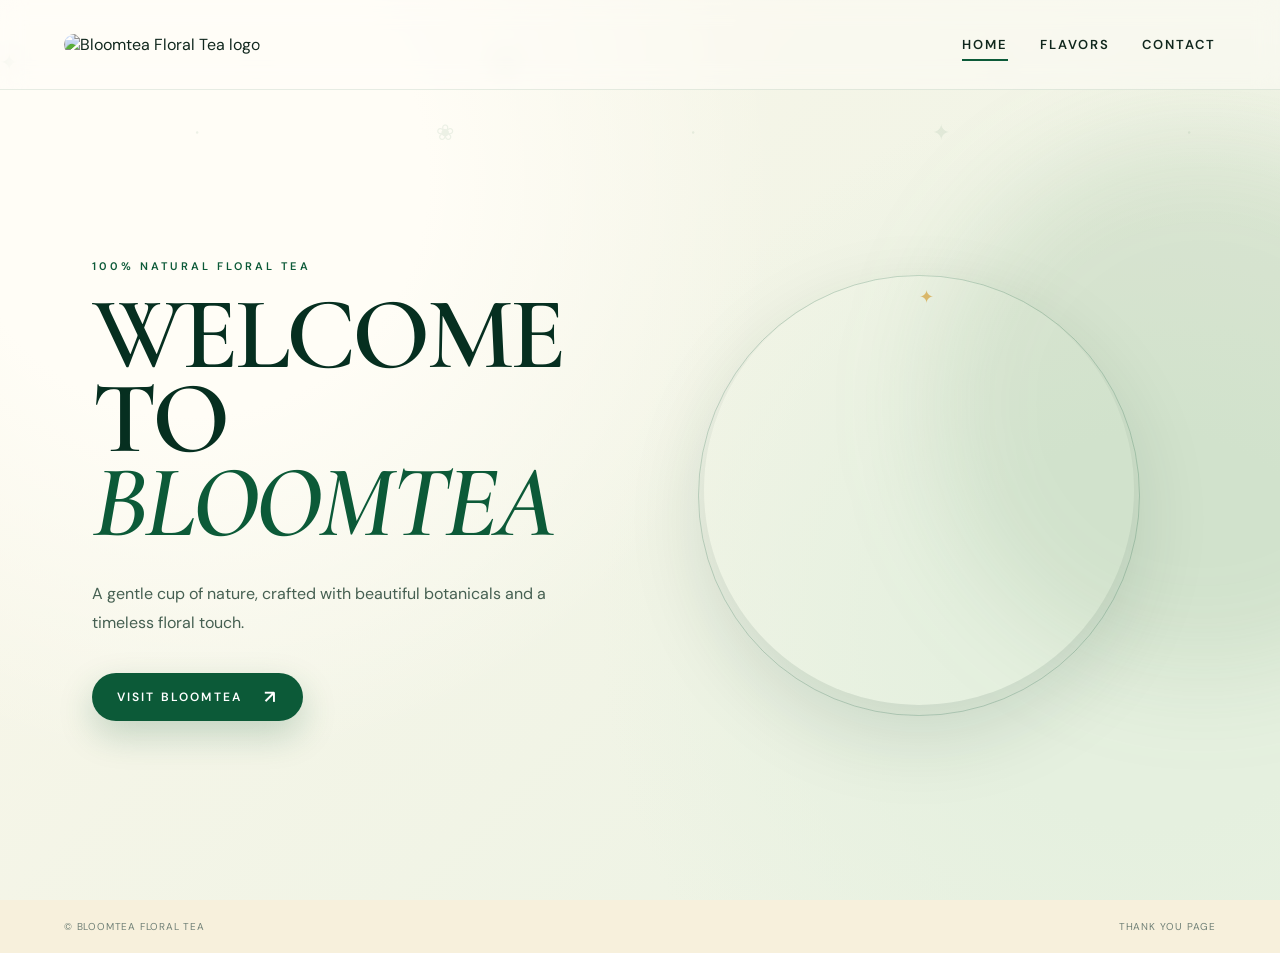
==== index.html @ 29084bcc "Add files via upload" ====
<!doctype html>
<html lang="en">
<head>
  <meta charset="utf-8">
  <meta name="viewport" content="width=device-width,initial-scale=1">
  <title>Bloomtea — Floral Tea</title>
  <meta name="description" content="Bloomtea Floral Tea — natural floral infusions in Guava, Parijat and Rose flavours.">
  <link rel="stylesheet" href="styles.css">
</head>
<body class="home">
  <div class="ambient"></div>
  <div class="petals" aria-hidden="true"></div>

  <header class="nav">
    <a class="brand" href="index.html">
      <img src="assets/logo.jpeg" alt="Bloomtea Floral Tea logo">
    </a>
    <nav>
      <a class="nav-link active" href="index.html">Home</a>
      <a class="nav-link" href="flavors.html">Flavors</a>
      <a class="nav-link" href="contact.html">Contact</a>
    </nav>
  </header>

  <main class="hero">
    <section class="hero-copy">
      <p class="eyebrow">100% Natural Floral Tea</p>
      <h1>WELCOME TO<br><span>BLOOMTEA</span></h1>
      <p class="lead">A gentle cup of nature, crafted with beautiful botanicals and a timeless floral touch.</p>
      <a class="cta" href="flavors.html">VISIT BLOOMTEA <span>↗</span></a>
    </section>
    <div class="hero-logo">
      <div class="logo-orbit"></div>
      <img src="assets/logo.jpeg" alt="Bloomtea">
    </div>
  </main>

  <footer class="footer">
    <span>© Bloomtea Floral Tea</span>
    <a href="thankyou.html">Thank you page</a>
  </footer>
  <script src="script.js"></script>
</body>
</html>
---- styles.css ----
@import url('https://fonts.googleapis.com/css2?family=Cormorant+Garamond:wght@400;500;600;700&family=DM+Sans:wght@400;500;600&display=swap');

:root{
  --deep:#062f20; --green:#0c5a38; --leaf:#1d7047; --cream:#f7f0dc;
  --gold:#d9b76a; --ink:#10271d; --white:#fffdf8;
}
*{box-sizing:border-box}
html{scroll-behavior:smooth}
body{margin:0;min-height:100vh;color:var(--ink);font-family:"DM Sans",sans-serif;background:var(--cream);overflow-x:hidden}
a{text-decoration:none;color:inherit}
body:before{content:"";position:fixed;inset:0;z-index:-5;background:radial-gradient(circle at 15% 20%,#fffdf6 0 18%,transparent 45%),radial-gradient(circle at 90% 70%,#e5f0df 0 15%,transparent 42%),linear-gradient(135deg,#fbf7ea,#eaf2e3);animation:bgShift 13s ease-in-out infinite alternate}
@keyframes bgShift{to{filter:hue-rotate(8deg) brightness(1.02)}}
.ambient{position:fixed;z-index:-2;width:42vw;height:42vw;right:-15vw;top:15vh;border-radius:50%;background:rgba(93,145,91,.14);filter:blur(50px);animation:float 9s ease-in-out infinite}
@keyframes float{50%{transform:translate(-35px,25px) scale(1.05)}}
.petals:before,.petals:after{content:"✦  ·  ❀  ·  ✦  ·  ❀";position:fixed;inset:0;color:rgba(25,100,57,.16);font-size:22px;letter-spacing:75px;line-height:125px;white-space:pre;animation:petalDrift 22s linear infinite;pointer-events:none}
.petals:after{top:70px;left:-60px;animation-duration:28s;opacity:.5}
@keyframes petalDrift{from{transform:translateY(-60px)}to{transform:translateY(110vh)}}

.nav{height:90px;padding:16px 5vw;display:flex;align-items:center;justify-content:space-between;position:relative;z-index:5;background:rgba(255,253,248,.48);backdrop-filter:blur(12px);border-bottom:1px solid rgba(12,90,56,.1)}
.brand img{width:170px;height:62px;object-fit:cover;border-radius:12px;mix-blend-mode:multiply}
.small-brand img{width:115px;height:55px}
.nav nav{display:flex;gap:32px}
.nav-link{font-size:13px;letter-spacing:.15em;text-transform:uppercase;font-weight:600;padding:8px 0;position:relative}
.nav-link:after{content:"";position:absolute;left:0;bottom:0;width:0;height:2px;background:var(--green);transition:.3s}
.nav-link:hover:after,.nav-link.active:after{width:100%}

.hero{max-width:1250px;margin:0 auto;min-height:calc(100vh - 90px);padding:60px 6vw 70px;display:grid;grid-template-columns:1fr 1fr;align-items:center;gap:20px}
.hero-copy{animation:rise .9s ease both}
@keyframes rise{from{opacity:0;transform:translateY(30px)}to{opacity:1;transform:none}}
.eyebrow{text-transform:uppercase;letter-spacing:.28em;font-size:11px;font-weight:600;color:var(--green);margin:0 0 20px}
h1,h2{font-family:"Cormorant Garamond",serif}
.hero h1{font-size:clamp(64px,8vw,115px);line-height:.82;margin:0;color:var(--deep);font-weight:600;letter-spacing:-.035em}
.hero h1 span,.section-heading h1 span,.contact-intro h1 span,.thanks h1 span{color:var(--green);font-style:italic}
.lead{max-width:470px;font-size:16px;line-height:1.8;color:#466052;margin:35px 0}
.cta,.outline-btn{display:inline-flex;align-items:center;gap:22px;border-radius:999px;padding:16px 25px;font-size:12px;letter-spacing:.18em;font-weight:600;transition:.3s}
.cta{background:var(--green);color:white;box-shadow:0 14px 35px rgba(12,90,56,.22)}
.cta:hover{transform:translateY(-4px);box-shadow:0 18px 42px rgba(12,90,56,.3)}
.cta span{font-size:18px;line-height:0}
.outline-btn{border:1px solid rgba(12,90,56,.4);color:var(--green)}
.outline-btn:hover{background:rgba(12,90,56,.07);transform:translateY(-3px)}
.hero-logo{display:flex;justify-content:center;position:relative;animation:rise 1s .15s ease both}
.hero-logo img{width:min(80%,500px);height:auto;aspect-ratio:1;object-fit:cover;border-radius:50%;mix-blend-mode:multiply;box-shadow:0 30px 80px rgba(5,50,30,.13)}
.logo-orbit{position:absolute;width:min(82%,520px);aspect-ratio:1;border:1px solid rgba(12,90,56,.2);border-radius:50%;animation:spin 18s linear infinite}
.logo-orbit:after{content:"✦";position:absolute;top:2%;left:50%;color:var(--gold);font-size:18px}
@keyframes spin{to{transform:rotate(360deg)}}

.flavor-main{max-width:1320px;margin:auto;padding:70px 5vw 45px}
.section-heading{text-align:center;margin-bottom:50px}
.section-heading h1{font-size:clamp(48px,6vw,78px);line-height:.9;margin:0 0 16px;color:var(--deep)}
.section-heading>p:last-child{color:#597064;font-size:14px}
.tea-grid{display:grid;grid-template-columns:repeat(3,1fr);gap:26px}
.tea-card{text-align:center}
.tea-photo{height:650px;border-radius:220px 220px 26px 26px;position:relative;overflow:hidden;background:linear-gradient(160deg,#f9f6e9,#e9f0df);box-shadow:0 25px 70px rgba(4,50,29,.12);transition:.45s}
.tea-card:hover .tea-photo{transform:translateY(-8px);box-shadow:0 32px 80px rgba(4,50,29,.2)}
.tea-photo>img{width:100%;height:100%;object-fit:contain;display:block;transition:.5s}
.tea-card:hover .tea-photo>img{transform:scale(1.035)}
.hint{font-family:"Cormorant Garamond",serif;font-size:19px;color:var(--green);margin-bottom:13px;min-height:29px}
.hint b{font-size:24px;display:inline-block;animation:bounce 1.4s infinite}
@keyframes bounce{50%{transform:translateY(5px)}}
.tea-info{position:absolute;inset:auto 13px 13px 13px;padding:22px 21px;text-align:left;color:#fff;background:linear-gradient(180deg,rgba(5,48,30,.08),rgba(3,40,25,.94) 28%);border-radius:24px;transform:translateY(105%);transition:.5s;opacity:0;backdrop-filter:blur(6px)}
.tea-card:hover .tea-info{transform:none;opacity:1}
.info-top{display:flex;align-items:center;justify-content:space-between;font-family:"Cormorant Garamond",serif;font-size:30px;font-weight:700}
.info-top strong{font-family:"DM Sans",sans-serif;font-size:20px}
.weight{font-size:12px;letter-spacing:.08em;opacity:.9;margin:4px 0 10px}
.tea-info ul{margin:0;padding-left:17px;font-size:11px;line-height:1.5;columns:2;column-gap:15px}
.tea-info li{margin-bottom:3px}
.tea-card h2{font-size:34px;margin:22px 0 2px;color:var(--deep)}
.tea-card>p{margin:0;color:#61736a;font-size:13px}
.bottom-actions{display:flex;justify-content:center;gap:14px;margin:55px 0 20px}

.contact-main{max-width:1100px;margin:auto;padding:90px 6vw;display:grid;grid-template-columns:1fr 1fr;gap:70px;align-items:center;min-height:calc(100vh - 90px)}
.contact-intro h1{font-size:clamp(58px,7vw,90px);line-height:.9;margin:0 0 25px;color:var(--deep)}
.contact-intro>p:not(.eyebrow){max-width:480px;line-height:1.8;color:#52675b}
.contact-details{display:grid;gap:12px;margin-top:35px}
.contact-details a{padding:18px 0;border-bottom:1px solid rgba(12,90,56,.16);display:flex;flex-direction:column;gap:5px}
.contact-details small{font-size:9px;letter-spacing:.2em;color:#65806f}
.contact-details strong{font-size:17px;color:var(--green)}
.contact-card{padding:34px;border:1px solid rgba(12,90,56,.13);background:rgba(255,255,255,.52);backdrop-filter:blur(18px);border-radius:28px;box-shadow:0 25px 70px rgba(5,50,30,.1)}
form{display:grid;gap:18px}
label{font-size:11px;letter-spacing:.08em;text-transform:uppercase;color:#547064}
input,textarea{display:block;width:100%;margin-top:8px;border:1px solid rgba(12,90,56,.16);background:rgba(255,255,255,.75);border-radius:12px;padding:14px;font:14px "DM Sans",sans-serif;color:var(--ink);outline:none}
input:focus,textarea:focus{border-color:var(--green);box-shadow:0 0 0 3px rgba(12,90,56,.08)}
textarea{resize:vertical}
.submit{border:0;cursor:pointer;justify-content:center;width:max-content}
.form-note{font-size:10px;line-height:1.5;color:#75847b;margin:0}

.thanks-page{background:var(--deep);color:white}
.thanks-page:before{background:radial-gradient(circle at 50% 35%,#174c36,#062f20 60%,#031f15)}
.thanks{min-height:100vh;display:flex;flex-direction:column;align-items:center;justify-content:center;text-align:center;padding:40px}
.thank-logo{width:170px;height:170px;border-radius:50%;overflow:hidden;margin-bottom:28px;border:1px solid rgba(218,183,106,.4);box-shadow:0 0 70px rgba(218,183,106,.12)}
.thank-logo img{width:100%;height:100%;object-fit:cover;mix-blend-mode:screen;filter:contrast(1.05)}
.thanks .eyebrow{color:#e1c681}
.thanks h1{font-size:clamp(70px,10vw,125px);line-height:.78;margin:0;font-weight:500}
.thanks h1 span{color:#e1c681}
.thanks>p:not(.eyebrow){max-width:480px;line-height:1.8;color:#bdd0c5;margin:30px 0}
.thanks-actions{display:flex;gap:13px}
.thanks .outline-btn{border-color:rgba(255,255,255,.3);color:white}

.footer{padding:20px 5vw;display:flex;justify-content:space-between;gap:20px;font-size:10px;letter-spacing:.08em;color:#708077;text-transform:uppercase;position:relative}
.footer a:hover{color:var(--green)}

@media(max-width:900px){
  .hero,.contact-main{grid-template-columns:1fr;text-align:center}
  .hero{padding-top:40px}
  .hero-logo{order:-1}
  .hero-logo img{width:min(65vw,330px)}
  .lead{margin-left:auto;margin-right:auto}
  .tea-grid{grid-template-columns:1fr;max-width:520px;margin:auto}
  .tea-photo{height:620px}
  .contact-main{gap:35px}
  .contact-intro{text-align:center}
  .contact-intro>p:not(.eyebrow){margin-left:auto;margin-right:auto}
  .contact-details{text-align:left}
}
@media(max-width:600px){
  .nav{height:76px;padding:10px 5vw}
  .brand img{width:120px;height:52px}
  .small-brand img{width:92px;height:48px}
  .nav nav{gap:15px}
  .nav-link{font-size:9px;letter-spacing:.1em}
  .hero h1{font-size:57px}
  .hero{min-height:calc(100vh - 76px);padding:30px 7vw 50px}
  .tea-photo{height:560px}
  .tea-info{inset: auto 8px 8px}
  .tea-info ul{font-size:10px}
  .bottom-actions,.thanks-actions{flex-direction:column;align-items:center}
  .contact-main{padding:60px 7vw}
  .contact-card{padding:23px}
  .footer{font-size:8px}
}
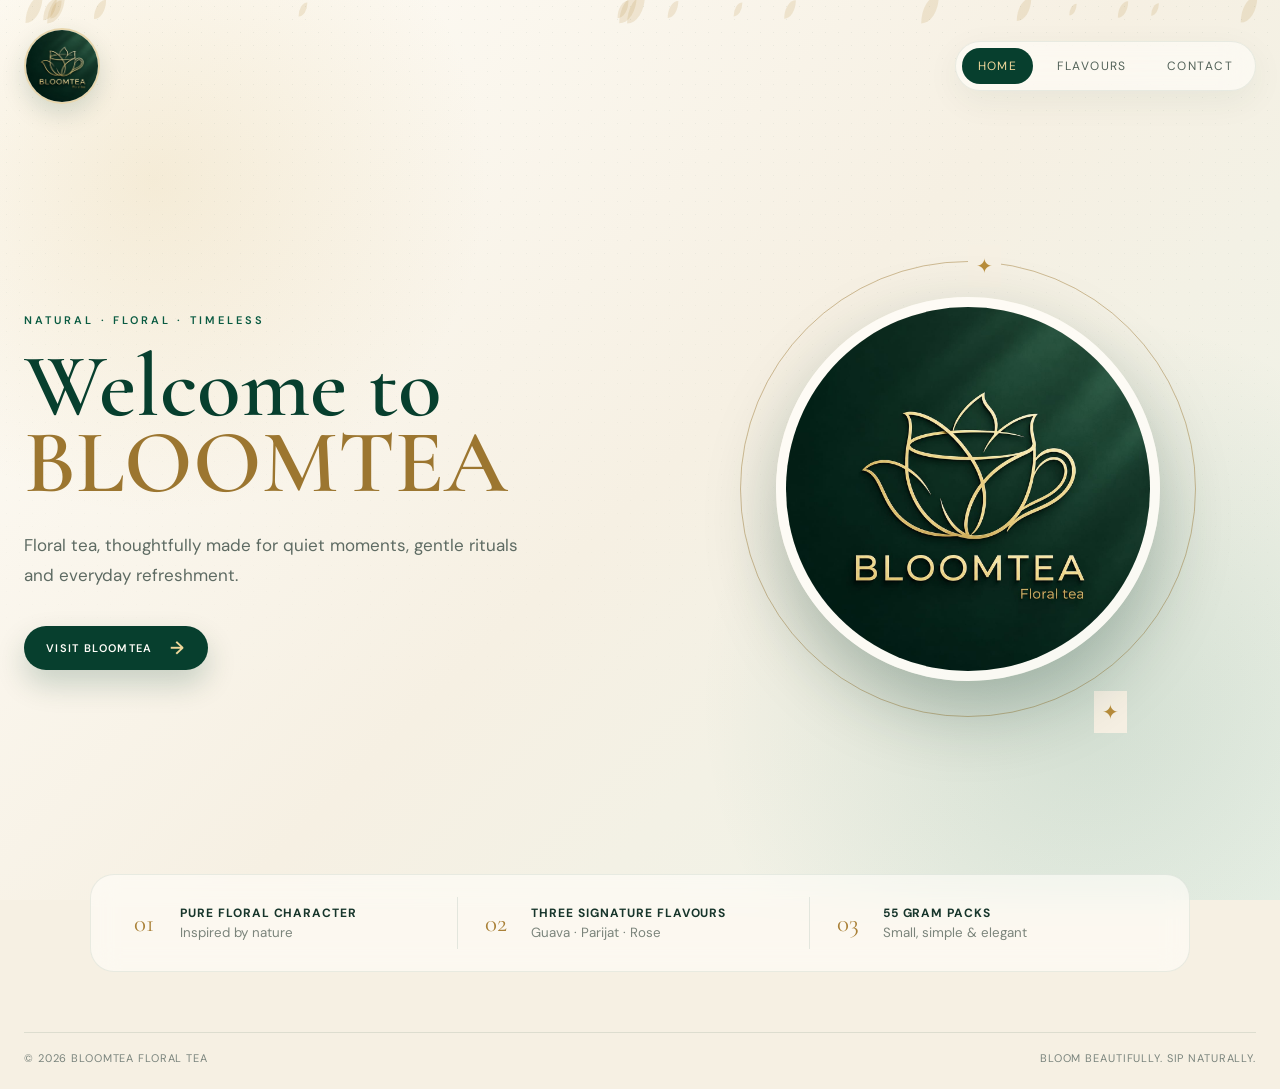
==== commit 6966a2f2: "Add files via upload" ====
--- a/index.html
+++ b/index.html
@@ -1,44 +1,44 @@
-<!doctype html>
+<!DOCTYPE html>
 <html lang="en">
 <head>
-  <meta charset="utf-8">
-  <meta name="viewport" content="width=device-width,initial-scale=1">
-  <title>Bloomtea — Floral Tea</title>
-  <meta name="description" content="Bloomtea Floral Tea — natural floral infusions in Guava, Parijat and Rose flavours.">
-  <link rel="stylesheet" href="styles.css">
+  <meta charset="UTF-8" />
+  <meta name="viewport" content="width=device-width, initial-scale=1.0" />
+  <meta name="description" content="BLOOMTEA Floral Tea — natural floral teas in Guava, Parijat and Rose flavours." />
+  <title>BLOOMTEA — Floral Tea</title>
+  <link rel="stylesheet" href="style.css" />
 </head>
-<body class="home">
-  <div class="ambient"></div>
+<body class="home-page">
   <div class="petals" aria-hidden="true"></div>
-
-  <header class="nav">
-    <a class="brand" href="index.html">
-      <img src="assets/logo.jpeg" alt="Bloomtea Floral Tea logo">
-    </a>
+  <header class="topbar">
+    <a class="mini-brand" href="index.html"><img src="assets/logo.jpeg" alt="BLOOMTEA logo" /></a>
     <nav>
-      <a class="nav-link active" href="index.html">Home</a>
-      <a class="nav-link" href="flavors.html">Flavors</a>
-      <a class="nav-link" href="contact.html">Contact</a>
+      <a class="active" href="index.html">Home</a>
+      <a href="flavors.html">Flavours</a>
+      <a href="contact.html">Contact</a>
     </nav>
   </header>
 
   <main class="hero">
-    <section class="hero-copy">
-      <p class="eyebrow">100% Natural Floral Tea</p>
-      <h1>WELCOME TO<br><span>BLOOMTEA</span></h1>
-      <p class="lead">A gentle cup of nature, crafted with beautiful botanicals and a timeless floral touch.</p>
-      <a class="cta" href="flavors.html">VISIT BLOOMTEA <span>↗</span></a>
-    </section>
-    <div class="hero-logo">
+    <div class="hero-copy reveal">
+      <span class="eyebrow">NATURAL · FLORAL · TIMELESS</span>
+      <h1>Welcome to <em>BLOOMTEA</em></h1>
+      <p class="tagline">Floral tea, thoughtfully made for quiet moments, gentle rituals and everyday refreshment.</p>
+      <a class="gold-button" href="flavors.html">Visit Bloomtea <span>→</span></a>
+    </div>
+
+    <div class="hero-logo reveal delay-1">
       <div class="logo-orbit"></div>
-      <img src="assets/logo.jpeg" alt="Bloomtea">
+      <img src="assets/logo.jpeg" alt="BLOOMTEA Floral Tea" />
     </div>
   </main>
 
-  <footer class="footer">
-    <span>© Bloomtea Floral Tea</span>
-    <a href="thankyou.html">Thank you page</a>
-  </footer>
+  <section class="intro-strip">
+    <div><span>01</span><strong>Pure floral character</strong><small>Inspired by nature</small></div>
+    <div><span>02</span><strong>Three signature flavours</strong><small>Guava · Parijat · Rose</small></div>
+    <div><span>03</span><strong>55 gram packs</strong><small>Small, simple & elegant</small></div>
+  </section>
+
+  <footer><span>© 2026 BLOOMTEA Floral Tea</span><span>Bloom beautifully. Sip naturally.</span></footer>
   <script src="script.js"></script>
 </body>
 </html>
--- a/style.css
+++ b/style.css
@@ -0,0 +1,184 @@
+@import url('https://fonts.googleapis.com/css2?family=Cormorant+Garamond:wght@400;500;600;700&family=DM+Sans:wght@300;400;500;600&display=swap');
+
+:root {
+  --forest: #073f2e;
+  --forest-2: #0a5b42;
+  --cream: #f6f0e3;
+  --paper: #fffaf0;
+  --gold: #d6b56b;
+  --gold-light: #f0d89b;
+  --ink: #17352b;
+  --muted: #7b847b;
+  --white: #fffdf8;
+  --shadow: 0 28px 70px rgba(3, 45, 33, .20);
+}
+
+* { box-sizing: border-box; }
+html { scroll-behavior: smooth; }
+body {
+  margin: 0;
+  min-height: 100vh;
+  color: var(--ink);
+  font-family: 'DM Sans', sans-serif;
+  background: var(--cream);
+  overflow-x: hidden;
+}
+a { color: inherit; text-decoration: none; }
+button, input, textarea { font: inherit; }
+
+body::before {
+  content: '';
+  position: fixed;
+  inset: 0;
+  z-index: -2;
+  background:
+    radial-gradient(circle at 12% 20%, rgba(214,181,107,.20), transparent 25%),
+    radial-gradient(circle at 85% 78%, rgba(8,91,66,.13), transparent 30%),
+    linear-gradient(135deg, #fffdf8 0%, var(--cream) 52%, #edf3e9 100%);
+}
+body::after {
+  content: '';
+  position: fixed;
+  inset: 0;
+  z-index: -1;
+  pointer-events: none;
+  opacity: .18;
+  background-image: radial-gradient(rgba(7,63,46,.35) .6px, transparent .6px);
+  background-size: 13px 13px;
+  mask-image: linear-gradient(to bottom, black, transparent 85%);
+}
+
+.topbar {
+  width: min(1240px, calc(100% - 48px));
+  margin: 18px auto 0;
+  display: flex;
+  justify-content: space-between;
+  align-items: center;
+  padding: 10px 0;
+  position: relative;
+  z-index: 20;
+}
+.mini-brand { width: 76px; height: 76px; border-radius: 50%; overflow: hidden; box-shadow: 0 10px 25px rgba(7,63,46,.15); border: 2px solid rgba(214,181,107,.55); background: white; }
+.mini-brand img { width: 100%; height: 100%; object-fit: cover; }
+nav { display: flex; gap: 8px; align-items: center; padding: 6px; border-radius: 999px; background: rgba(255,253,248,.62); backdrop-filter: blur(14px); border: 1px solid rgba(7,63,46,.08); box-shadow: 0 10px 35px rgba(7,63,46,.06); }
+nav a { padding: 10px 16px; border-radius: 999px; font-size: 12px; letter-spacing: .12em; text-transform: uppercase; color: #536259; transition: .3s ease; }
+nav a:hover, nav a.active { background: var(--forest); color: var(--gold-light); }
+
+.hero { width: min(1240px, calc(100% - 48px)); min-height: calc(100vh - 130px); margin: 0 auto; display: grid; grid-template-columns: 1fr .95fr; align-items: center; gap: 50px; padding: 50px 0 70px; }
+.eyebrow { display: inline-block; font-size: 11px; letter-spacing: .28em; font-weight: 600; color: var(--forest-2); }
+h1, h2 { font-family: 'Cormorant Garamond', Georgia, serif; }
+.hero h1 { font-size: clamp(62px, 7vw, 112px); line-height: .85; margin: 20px 0 28px; font-weight: 600; color: var(--forest); }
+h1 em { color: #9c7630; font-style: normal; }
+.tagline { max-width: 520px; color: #5e6b63; font-size: 17px; line-height: 1.8; margin-bottom: 35px; }
+.gold-button { display: inline-flex; align-items: center; gap: 18px; border: 0; cursor: pointer; padding: 15px 22px; border-radius: 999px; background: var(--forest); color: #fffdf8; letter-spacing: .12em; text-transform: uppercase; font-size: 11px; font-weight: 600; box-shadow: 0 14px 30px rgba(7,63,46,.20); transition: transform .25s ease, box-shadow .25s ease, background .25s ease; }
+.gold-button span { color: var(--gold-light); font-size: 18px; line-height: 0; }
+.gold-button:hover { transform: translateY(-3px); background: #0b6045; box-shadow: 0 18px 36px rgba(7,63,46,.28); }
+.gold-button.small { padding: 12px 17px; }
+
+.hero-logo { position: relative; justify-self: center; width: min(530px, 90%); aspect-ratio: 1; display: grid; place-items: center; }
+.hero-logo img { width: 74%; height: 74%; object-fit: cover; border-radius: 50%; position: relative; z-index: 2; box-shadow: 0 30px 70px rgba(2, 48, 34, .28); border: 10px solid rgba(255,253,248,.85); }
+.logo-orbit { position: absolute; width: 88%; height: 88%; border: 1px solid rgba(156,118,48,.45); border-radius: 50%; animation: spin 18s linear infinite; }
+.logo-orbit::before, .logo-orbit::after { content: '✦'; position: absolute; color: #b88d3b; font-size: 20px; background: var(--cream); padding: 8px; }
+.logo-orbit::before { top: -17px; left: 50%; } .logo-orbit::after { bottom: -17px; right: 15%; }
+
+.intro-strip { width: min(1100px, calc(100% - 48px)); margin: -10px auto 60px; padding: 22px 28px; display: grid; grid-template-columns: repeat(3,1fr); gap: 12px; background: rgba(255,253,248,.62); border: 1px solid rgba(7,63,46,.08); border-radius: 24px; backdrop-filter: blur(14px); }
+.intro-strip div { display: grid; grid-template-columns: 38px 1fr; column-gap: 8px; align-items: center; padding: 8px 15px; border-right: 1px solid rgba(7,63,46,.10); }
+.intro-strip div:last-child { border: 0; }
+.intro-strip span { grid-row: 1 / span 2; color: #aa8138; font-family: 'Cormorant Garamond'; font-size: 25px; }
+.intro-strip strong { font-size: 12px; letter-spacing: .08em; text-transform: uppercase; }
+.intro-strip small { color: var(--muted); margin-top: 3px; }
+
+footer { width: min(1240px, calc(100% - 48px)); margin: 30px auto 24px; padding-top: 18px; border-top: 1px solid rgba(7,63,46,.10); display: flex; justify-content: space-between; color: #7a847d; font-size: 11px; letter-spacing: .08em; text-transform: uppercase; }
+
+.flavors-main { width: min(1240px, calc(100% - 48px)); margin: 0 auto; padding: 70px 0 50px; }
+.page-heading { text-align: center; margin-bottom: 40px; }
+.page-heading h1 { margin: 10px 0 10px; color: var(--forest); font-size: clamp(58px, 7vw, 88px); line-height: .9; }
+.page-heading p { color: #65736a; margin: 0 auto; font-size: 15px; }
+.page-heading strong { color: var(--forest); }
+.product-grid { display: grid; grid-template-columns: repeat(3,1fr); gap: 22px; align-items: start; }
+.product-card { position: relative; }
+.product-art { position: relative; min-height: 620px; border-radius: 28px; overflow: hidden; display: grid; place-items: center; background: linear-gradient(145deg, rgba(255,253,248,.95), rgba(230,238,224,.88)); border: 1px solid rgba(7,63,46,.08); box-shadow: 0 18px 45px rgba(7,63,46,.09); transition: transform .4s ease, box-shadow .4s ease; }
+.product-card:nth-child(1) .product-art { background: radial-gradient(circle at 50% 15%, #f5efd9, #dcebdc); }
+.product-card:nth-child(2) .product-art { background: radial-gradient(circle at 50% 15%, #f3f0dc, #d8e8da); }
+.product-card:nth-child(3) .product-art { background: radial-gradient(circle at 50% 15%, #f6e7df, #e9ded8); }
+.product-art > img { width: 94%; height: 94%; object-fit: contain; transition: transform .55s cubic-bezier(.2,.8,.2,1), filter .45s ease; }
+.product-card:hover .product-art { transform: translateY(-7px); box-shadow: 0 30px 60px rgba(7,63,46,.16); }
+.product-card:hover .product-art > img { transform: scale(1.04); filter: brightness(.72); }
+.hover-hint { position: absolute; top: 18px; left: 50%; transform: translateX(-50%); z-index: 4; color: var(--forest); background: rgba(255,253,248,.80); border: 1px solid rgba(156,118,48,.30); padding: 8px 12px; border-radius: 999px; font-size: 10px; letter-spacing: .12em; text-transform: uppercase; white-space: nowrap; transition: opacity .3s; }
+.product-card:hover .hover-hint { opacity: 0; }
+.product-overlay { position: absolute; inset: auto 18px 18px; padding: 22px 20px 20px; border-radius: 20px; background: rgba(4,46,34,.94); color: white; z-index: 3; opacity: 0; transform: translateY(18px); transition: .4s ease; box-shadow: 0 18px 45px rgba(0,0,0,.22); max-height: 70%; overflow: auto; }
+.product-card:hover .product-overlay, .product-card:focus-within .product-overlay { opacity: 1; transform: translateY(0); }
+.natural-badge { display: inline-block; font-size: 9px; letter-spacing: .18em; color: var(--gold-light); border: 1px solid rgba(240,216,155,.4); padding: 6px 8px; border-radius: 99px; }
+.product-price { font-family: 'Cormorant Garamond'; font-size: 48px; line-height: 1; margin-top: 10px; color: #fff0bd; }
+.product-weight { color: #c9d8cf; font-size: 12px; margin: 4px 0 13px; }
+.benefits-title { text-transform: uppercase; letter-spacing: .15em; font-size: 9px; color: var(--gold-light); margin-bottom: 6px; }
+.product-overlay ul { margin: 0; padding-left: 18px; color: #e8eee9; font-size: 11px; line-height: 1.65; }
+.product-name { padding: 17px 7px 0; display: grid; grid-template-columns: 36px 1fr; column-gap: 8px; align-items: baseline; }
+.product-name span { color: #a88445; font-family: 'Cormorant Garamond'; font-size: 22px; grid-row: 1 / span 2; }
+.product-name h2 { margin: 0; color: var(--forest); font-size: 40px; line-height: .9; text-transform: capitalize; }
+.product-name p { margin: 7px 0 0; color: #758078; font-size: 11px; letter-spacing: .14em; text-transform: uppercase; }
+.flavour-footer { display: flex; justify-content: space-between; align-items: center; margin-top: 36px; padding: 0 8px; }
+.text-link { color: var(--forest); font-size: 12px; letter-spacing: .1em; text-transform: uppercase; border-bottom: 1px solid rgba(7,63,46,.3); padding-bottom: 3px; transition: .25s; }
+.text-link:hover { color: #a47c37; border-color: #a47c37; }
+
+.contact-main { width: min(1100px, calc(100% - 48px)); margin: 0 auto; min-height: calc(100vh - 160px); padding: 75px 0; display: grid; grid-template-columns: .9fr 1.1fr; gap: 60px; align-items: center; }
+.contact-intro h1 { color: var(--forest); font-size: clamp(55px, 6vw, 85px); line-height: .88; margin: 14px 0 20px; }
+.contact-intro > p { color: #68756c; line-height: 1.8; max-width: 440px; }
+.contact-details { display: grid; gap: 13px; margin-top: 30px; }
+.contact-details a { width: fit-content; color: var(--forest); font-size: 14px; transition: .25s; }
+.contact-details a:hover { color: #a47c37; transform: translateX(4px); }
+.contact-details span { color: #9b7a3d; font-size: 9px; letter-spacing: .18em; margin-right: 10px; }
+.contact-card { padding: 30px; border-radius: 28px; background: rgba(255,253,248,.74); border: 1px solid rgba(7,63,46,.09); box-shadow: var(--shadow); backdrop-filter: blur(15px); }
+.card-top { display: flex; justify-content: space-between; font-size: 9px; letter-spacing: .18em; color: #8a806c; padding-bottom: 20px; border-bottom: 1px solid rgba(7,63,46,.1); margin-bottom: 22px; }
+form { display: grid; gap: 17px; }
+label { font-size: 11px; letter-spacing: .08em; text-transform: uppercase; color: #526158; display: grid; gap: 8px; }
+input, textarea { width: 100%; border: 1px solid rgba(7,63,46,.14); background: rgba(255,255,255,.6); color: var(--ink); padding: 14px 15px; border-radius: 12px; outline: none; resize: vertical; transition: .25s; }
+input:focus, textarea:focus { border-color: #b18a47; box-shadow: 0 0 0 4px rgba(177,138,71,.10); background: white; }
+.form-note { margin: -5px 0 0; color: #8b918b; font-size: 10px; line-height: 1.5; }
+.toast { position: fixed; right: 24px; bottom: 24px; background: var(--forest); color: white; padding: 13px 18px; border-radius: 999px; box-shadow: 0 15px 35px rgba(0,0,0,.18); opacity: 0; transform: translateY(15px); pointer-events: none; transition: .3s; z-index: 100; font-size: 12px; }
+.toast.show { opacity: 1; transform: translateY(0); }
+
+.thankyou-main { width: min(980px, calc(100% - 48px)); min-height: calc(100vh - 130px); margin: 0 auto; display: grid; grid-template-columns: .75fr 1.25fr; gap: 70px; align-items: center; padding: 60px 0; }
+.thankyou-main h1 { color: var(--forest); font-size: clamp(58px, 7vw, 92px); line-height: .86; margin: 15px 0 22px; }
+.thankyou-main p { color: #667269; line-height: 1.8; max-width: 480px; }
+.thankyou-ring { width: 330px; height: 330px; border-radius: 50%; border: 1px solid rgba(156,118,48,.55); display: grid; place-items: center; position: relative; background: rgba(255,253,248,.55); box-shadow: var(--shadow); }
+.thankyou-ring::before { content: ''; position: absolute; inset: 17px; border-radius: 50%; border: 1px dashed rgba(156,118,48,.38); animation: spin 22s linear infinite; }
+.thankyou-ring img { width: 70%; height: 70%; border-radius: 50%; object-fit: cover; box-shadow: 0 18px 35px rgba(7,63,46,.20); }
+.thankyou-ring span { position: absolute; top: 15px; color: #a57c38; z-index: 2; }
+.thank-actions { display: flex; align-items: center; gap: 24px; margin-top: 28px; }
+
+.petals { position: fixed; inset: 0; pointer-events: none; overflow: hidden; z-index: -1; }
+.petal { position: absolute; width: 12px; height: 19px; border-radius: 100% 0 100% 0; background: rgba(183,140,68,.17); animation: fall linear infinite; }
+
+.reveal { opacity: 0; transform: translateY(22px); animation: reveal .9s ease forwards; }
+.delay-1 { animation-delay: .15s; } .delay-2 { animation-delay: .3s; } .delay-3 { animation-delay: .45s; }
+@keyframes reveal { to { opacity: 1; transform: none; } }
+@keyframes spin { to { transform: rotate(360deg); } }
+@keyframes fall { 0% { transform: translate3d(0,-12vh,0) rotate(0deg); opacity: 0; } 12% { opacity: 1; } 100% { transform: translate3d(80px,112vh,0) rotate(480deg); opacity: 0; } }
+
+@media (max-width: 900px) {
+  .hero, .contact-main, .thankyou-main { grid-template-columns: 1fr; text-align: center; }
+  .hero { padding-top: 35px; }
+  .hero-copy { order: 1; } .hero-logo { order: 0; width: min(430px, 80vw); }
+  .tagline, .contact-intro > p { margin-left: auto; margin-right: auto; }
+  .intro-strip { grid-template-columns: 1fr; }
+  .intro-strip div { border-right: 0; border-bottom: 1px solid rgba(7,63,46,.10); }
+  .product-grid { grid-template-columns: 1fr 1fr; }
+  .product-art { min-height: 590px; }
+  .contact-details { justify-items: center; }
+  .thankyou-ring { margin: 0 auto; width: 280px; height: 280px; }
+  .thank-actions { justify-content: center; }
+}
+@media (max-width: 620px) {
+  .topbar { width: min(100% - 24px, 1240px); align-items: flex-start; }
+  .mini-brand { width: 58px; height: 58px; }
+  nav { gap: 0; flex-wrap: wrap; justify-content: flex-end; max-width: calc(100% - 70px); }
+  nav a { padding: 8px 9px; font-size: 9px; }
+  .hero, .flavors-main, .contact-main, .thankyou-main { width: calc(100% - 28px); }
+  .hero h1 { font-size: 62px; }
+  .product-grid { grid-template-columns: 1fr; }
+  .product-art { min-height: 600px; }
+  .flavour-footer, footer { flex-direction: column; gap: 16px; align-items: flex-start; }
+  .contact-card { padding: 22px; }
+  .thankyou-main { padding-top: 35px; }
+}
